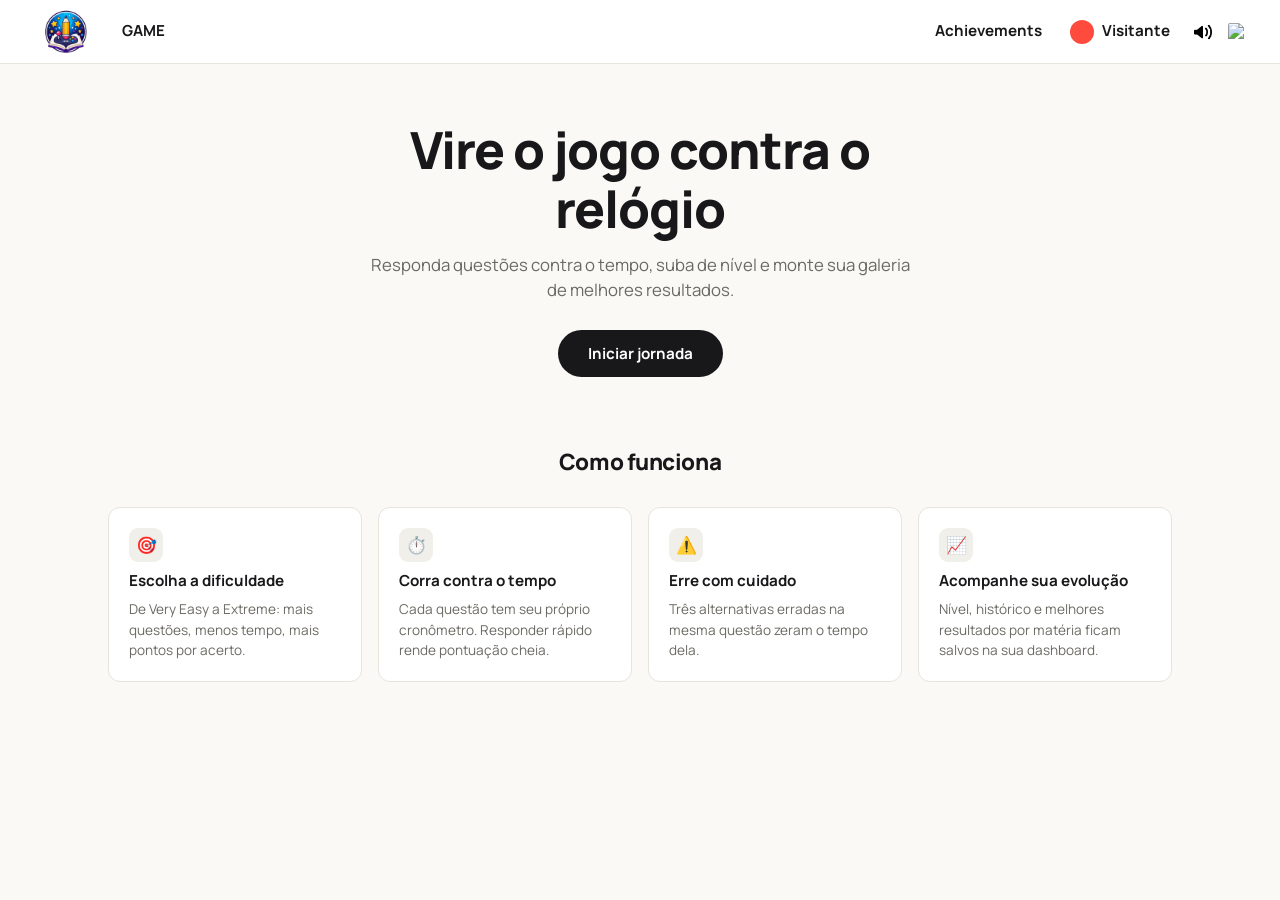
==== index.html @ c31e056d "Main" ====
<!DOCTYPE html>
<html lang="pt-BR">
<head>
    <meta charset="UTF-8">
    <meta name="viewport" content="width=device-width, initial-scale=1.0">
    <title>GAME | Início</title>
    <link rel="preconnect" href="https://fonts.googleapis.com">
    <link href="https://fonts.googleapis.com/css2?family=Manrope:wght@400;500;600;700;800&display=swap" rel="stylesheet">
    <link rel="stylesheet" href="css/style.css">
</head>
<body>
    <nav class="navbar">
        <div class="nav-brand">
            <a href="index.html" class="nav-hover-item" title="Início">
                <img src="assets/img/Logo.png" class="nav-logo" alt="Logo">
            </a>
            <a href="game.html" class="nav-hover-item">
                GAME
            </a>
        </div>
        
        <div class="nav-actions">
            <a href="achievements.html" class="nav-hover-item">
                Achievements
            </a>

            <a href="dashboard.html" class="nav-hover-item">
                <span class="user-avatar-small" id="navAvatar"></span>
                <span id="navUserNome">User Name</span>
            </a>

            <div class="nav-volume">
                <img src="assets/img/audio.png" id="btnVolumeToggle" class="btn-volume-toggle" alt="Volume">
                <div id="volumeMenu" class="volume-menu">
                    <input type="range" id="volumeSlider" min="0" max="100" step="1" value="50" aria-label="Volume">
                    <span id="volumeValor">50%</span>
                </div>
            </div>

            <div class="nav-settings">
                <img src="assets/img/setting.png" id="btnSettingsToggle" class="btn-settings-toggle" alt="Configurações">
                <div id="settingsMenu" class="settings-menu">
                    <button id="btnRenomear" class="menu-item">Renomear</button>
                    <button id="btnDeletarSave" class="menu-item delete">Deletar Progresso</button>
                </div>
            </div>
        </div>
    </nav>

    <main>
        <section class="hero-section">
            <h1 class="hero-title">Vire o jogo contra o relógio</h1>
            <p>Responda questões contra o tempo, suba de nível e monte sua galeria de melhores resultados.</p>
            <button id="btnAbrirModal" class="btn-primary">Iniciar jornada</button>
        </section>

        <section>
            <h2 class="titulo-explicacao">Como funciona</h2>
            <div class="grid-explicacao">
                <div class="card-explicacao">
                    <span class="icon">🎯</span>
                    <h3>Escolha a dificuldade</h3>
                    <p>De Very Easy a Extreme: mais questões, menos tempo, mais pontos por acerto.</p>
                </div>
                <div class="card-explicacao">
                    <span class="icon">⏱️</span>
                    <h3>Corra contra o tempo</h3>
                    <p>Cada questão tem seu próprio cronômetro. Responder rápido rende pontuação cheia.</p>
                </div>
                <div class="card-explicacao">
                    <span class="icon">⚠️</span>
                    <h3>Erre com cuidado</h3>
                    <p>Três alternativas erradas na mesma questão zeram o tempo dela.</p>
                </div>
                <div class="card-explicacao">
                    <span class="icon">📈</span>
                    <h3>Acompanhe sua evolução</h3>
                    <p>Nível, histórico e melhores resultados por matéria ficam salvos na sua dashboard.</p>
                </div>
            </div>
        </section>
    </main>

    <div id="modalLogin" class="modal-overlay">
        <div class="modal-content">
            <h3>Digite seu Nome</h3>
            <input type="text" id="nomeUsuario" placeholder="Nome de jogador...">
            <button id="btnComecar" class="btn-primary">Entrar</button>
        </div>
    </div>

    <script src="js/sistema.js"></script>
    <script src="js/navegacao.js"></script>
    <script src="js/index.js"></script>
</body>
</html>
---- css/style.css ----
/* ==========================================================================
   RESET E TOKENS
   ========================================================================== */
* {
    margin: 0;
    padding: 0;
    box-sizing: border-box;
}

/* utilitário genérico pra esconder qualquer elemento via classe */
.oculto {
    display: none !important;
}

:root {
    /* base */
    --bg-lvl0: #faf9f5;
    --bg-lvl1: #ffffff;
    --bg-lvl2: #f1efe9;
    --border: #e7e4dc;

    /* texto */
    --ink: #18181b;
    --ink-soft: #6b6963;

    /* marca */
    --brand: #ff4b3e;      
    --brand-ink: #ffffff;
    --warning: #f2a93c;      
    --success: #1f9d63;    

    --radius-lg: 18px;
    --radius-md: 12px;
    --radius-sm: 8px;

    --font: 'Manrope', -apple-system, BlinkMacSystemFont, 'Segoe UI', sans-serif;
}

html {
    scroll-behavior: smooth;
}

body {
    font-family: var(--font);
    background-color: var(--bg-lvl0);
    color: var(--ink);
    min-height: 100vh;
    display: flex;
    flex-direction: column;
    line-height: 1.5;
    -webkit-font-smoothing: antialiased;
}

h1, h2, h3, h4 {
    font-weight: 800;
    letter-spacing: -0.02em;
    line-height: 1.15;
}

p {
    color: var(--ink-soft);
}

button {
    font-family: inherit;
}

:focus-visible {
    outline: 2px solid var(--ink);
    outline-offset: 3px;
}

@media (prefers-reduced-motion: reduce) {
    *, *::before, *::after {
        animation-duration: 0.001ms !important;
        transition-duration: 0.001ms !important;
        scroll-behavior: auto !important;
    }
}

/* ==========================================================================
   NAVBAR
   ========================================================================== */
.navbar {
    height: 64px;
    background-color: var(--bg-lvl1);
    border-bottom: 1px solid var(--border);
    display: flex;
    align-items: center;
    justify-content: space-between;
    padding: 0 28px;
}

.nav-brand {
    display: flex;
    align-items: center;
    gap: 4px;
}

.nav-hover-item {
    position: relative;
    display: flex;
    align-items: center;
    gap: 8px;
    padding: 8px 4px;
    margin: 0 10px;
    text-decoration: none;
    color: var(--ink);
    font-weight: 700;
    font-size: 0.95rem;
}

.nav-hover-item::after {
    content: '';
    position: absolute;
    left: 4px;
    right: 4px;
    bottom: 2px;
    height: 2px;
    background-color: var(--ink);
    transform: scaleX(0);
    transform-origin: left;
    transition: transform 0.2s ease;
}

.nav-hover-item:hover::after {
    transform: scaleX(1);
}

.nav-logo {
    height: 48px;
    width: auto;
    display: block;
}

.nav-actions {
    display: flex;
    align-items: center;
}

.user-avatar-small {
    width: 24px;
    height: 24px;
    background-color: var(--brand);
    background-size: cover;
    background-position: center;
    border-radius: 50%;
    display: inline-block;
}

/* Configurações */
.nav-settings {
    position: relative;
    display: flex;
    align-items: center;
    margin-left: 4px;
}

.btn-settings-toggle {
    width: 30px;
    height: 30px;
    padding: 6px;
    border-radius: var(--radius-sm);
    cursor: pointer;
    user-select: none;
    object-fit: contain;
    transition: transform 0.4s cubic-bezier(0.4, 0, 0.2, 1), background-color 0.2s ease;
}

.btn-settings-toggle:hover {
    transform: rotate(90deg);
    background-color: var(--bg-lvl2);
}

.settings-menu {
    display: none;
    position: absolute;
    right: 0;
    top: 130%;
    background-color: var(--bg-lvl1);
    border: 1px solid var(--border);
    border-radius: var(--radius-md);
    padding: 6px;
    box-shadow: 0 12px 28px -12px rgba(24, 24, 27, 0.18);
    min-width: 170px;
    z-index: 1000;
}

.menu-item {
    display: block;
    width: 100%;
    text-align: left;
    background: none;
    border: none;
    padding: 10px 12px;
    cursor: pointer;
    font-weight: 600;
    font-size: 0.88rem;
    color: var(--ink);
    border-radius: var(--radius-sm);
    transition: background-color 0.15s ease;
}

.menu-item:hover {
    background-color: var(--bg-lvl2);
}

.menu-item.delete {
    color: var(--brand);
}

/* Volume: ícone de som da navbar */
.nav-volume {
    position: relative;
    display: flex;
    align-items: center;
    margin-left: 4px;
}

.btn-volume-toggle {
    width: 30px;
    height: 30px;
    padding: 6px;
    border-radius: var(--radius-sm);
    cursor: pointer;
    user-select: none;
    object-fit: contain;
    transition: background-color 0.2s ease, opacity 0.2s ease;
}

.btn-volume-toggle:hover {
    background-color: var(--bg-lvl2);
}

/* volume em 0%: ícone apagado */
.btn-volume-toggle.mudo {
    opacity: 0.4;
}

.volume-menu {
    display: none;
    position: absolute;
    right: 0;
    top: 130%;
    align-items: center;
    gap: 12px;
    background-color: var(--bg-lvl1);
    border: 1px solid var(--border);
    border-radius: var(--radius-md);
    padding: 12px 16px;
    box-shadow: 0 12px 28px -12px rgba(24, 24, 27, 0.18);
    z-index: 1000;
}

.volume-menu input[type="range"] {
    width: 130px;
    accent-color: var(--ink);
    cursor: pointer;
}

.volume-menu span {
    min-width: 3.2em;
    text-align: right;
    font-size: 0.82rem;
    font-weight: 700;
    color: var(--ink);
}

/* ==========================================================================
   CONTAINER PRINCIPAL
   ========================================================================== */
main {
    flex: 1;
    padding: 56px 28px;
    max-width: 1120px;
    margin: 0 auto;
    width: 100%;
}

/* ==========================================================================
   TELA INDEX.HTML
   ========================================================================== */
.hero-section {
    text-align: center;
    max-width: 560px;
    margin: 0 auto 72px;
}

.hero-title {
    font-size: clamp(2.2rem, 5vw, 3.2rem);
    margin-bottom: 14px;
}

.hero-section > p {
    font-size: 1.05rem;
    margin-bottom: 28px;
}

.btn-primary {
    background-color: var(--ink);
    color: var(--bg-lvl1);
    border: none;
    padding: 13px 30px;
    font-size: 0.95rem;
    font-weight: 700;
    border-radius: 999px;
    cursor: pointer;
    transition: opacity 0.15s ease, transform 0.1s ease;
    text-decoration: none;
    display: inline-block;
}

.btn-primary:hover {
    opacity: 0.85;
}

.btn-primary:active {
    transform: scale(0.98);
}

.grid-explicacao {
    display: grid;
    grid-template-columns: repeat(4, 1fr);
    gap: 16px;
    margin-top: 32px;
}

.card-explicacao {
    background-color: var(--bg-lvl1);
    border: 1px solid var(--border);
    height: auto;
    min-height: 150px;
    border-radius: var(--radius-md);
    padding: 20px;
    display: flex;
    flex-direction: column;
    gap: 10px;
}

.card-explicacao .icon {
    width: 34px;
    height: 34px;
    border-radius: 9px;
    background-color: var(--bg-lvl2);
    display: flex;
    align-items: center;
    justify-content: center;
    font-size: 1.05rem;
}

.card-explicacao h3 {
    font-size: 0.95rem;
    font-weight: 700;
    letter-spacing: normal;
}

.card-explicacao p {
    font-size: 0.85rem;
    margin: 0;
}

.titulo-explicacao {
    text-align: center;
    font-size: 1.4rem;
    margin-top: 40px;
}

@media (max-width: 860px) {
    .grid-explicacao {
        grid-template-columns: repeat(2, 1fr);
    }
}

/* ==========================================================================
   TELA DASHBOARD.HTML
   ========================================================================== */
.dashboard-grid {
    display: grid;
    grid-template-columns: 2fr 1fr;
    gap: 20px;
}

.profile-card {
    background: var(--ink);
    color: var(--bg-lvl1);
    border-radius: var(--radius-lg);
    padding: 26px;
    display: flex;
    align-items: center;
    gap: 24px;
    margin-bottom: 20px;
    grid-column: 1 / -1;
}

.profile-avatar-wrap {
    position: relative;
    flex-shrink: 0;
}

.profile-avatar-large {
    width: 72px;
    height: 72px;
    background-color: var(--warning);
    background-size: cover;
    background-position: center;
    border-radius: 50%;
    cursor: pointer;
    border: none;
    padding: 0;
    display: block;
}

.profile-avatar-editar {
    position: absolute;
    bottom: -2px;
    right: -2px;
    width: 26px;
    height: 26px;
    border-radius: 50%;
    background: var(--warning);
    border: 2px solid var(--ink);
    color: var(--ink);
    display: flex;
    align-items: center;
    justify-content: center;
    font-size: 0.8rem;
    line-height: 1;
    cursor: pointer;
    padding: 0;
}

.input-arquivo-oculto {
    display: none;
}


.profile-info {
    flex: 1;
    min-width: 0;
}

.profile-info__topo {
    display: flex;
    align-items: baseline;
    gap: 12px;
    flex-wrap: wrap;
    margin-bottom: 12px;
}

.profile-info__topo h2 {
    font-size: 1.3rem;
    color: var(--bg-lvl1);
    margin: 0;
}

.profile-nivel {
    font-size: 1.3rem;
    font-weight: 800;
    color: var(--warning);
}

.profile-barra-xp {
    height: 8px;
    max-width: 420px;
    background: rgba(255, 255, 255, 0.14);
    border-radius: 999px;
    overflow: hidden;
}

.profile-barra-xp__preenchimento {
    height: 100%;
    background: linear-gradient(90deg, var(--warning), #ff9f4d);
    border-radius: 999px;
    transition: width 0.4s ease;
}

.profile-xp-texto {
    font-size: 0.85rem;
    font-weight: 700;
    color: rgba(255, 255, 255, 0.8);
    margin: 8px 0 4px;
}

.profile-destaques {
    flex: 1;
    min-width: 0;
    padding-left: 24px;
    border-left: 1px solid rgba(255, 255, 255, 0.12);
}

.profile-destaques__cabecalho {
    display: flex;
    align-items: center;
    justify-content: space-between;
    margin-bottom: 14px;
    font-size: 0.78rem;
    font-weight: 700;
    color: rgba(255, 255, 255, 0.55);
    text-transform: uppercase;
    letter-spacing: 0.04em;
}

.link-claro {
    color: var(--warning);
    text-decoration: underline;
    text-underline-offset: 2px;
    font-size: 0.78rem;
    font-weight: 700;
    text-transform: none;
    letter-spacing: normal;
}

.profile-destaques__grade {
    display: flex;
    gap: 12px;
    flex-wrap: wrap;
    align-items: center;
    min-height: 56px;
}

.profile-destaques__vazio {
    font-size: 0.85rem;
    color: rgba(255, 255, 255, 0.4);
}

.medalha {
    width: 56px;
    height: 56px;
    border-radius: 14px;
    display: flex;
    align-items: center;
    justify-content: center;
    font-size: 1.7rem;
    background: rgba(255, 255, 255, 0.06);
    border: 2px solid rgba(255, 255, 255, 0.14);
    flex-shrink: 0;
}

.btn-play-dash {
    flex-shrink: 0;
    background-color: var(--warning);
    color: var(--ink);
}

/* efeito visual crescente por dificuldade */
.medalha[data-categoria="geral"] {
    border-color: #8b7bff;
    box-shadow: 0 0 0 1px rgba(139, 123, 255, 0.25);
}
.medalha[data-categoria="very-easy"] {
    border-color: rgba(255, 255, 255, 0.18);
}
.medalha[data-categoria="easy"] {
    border-color: var(--materia-natureza, #34d399);
}
.medalha[data-categoria="normal"] {
    border-color: var(--materia-matematica, #4c8dff);
    box-shadow: 0 0 10px -2px rgba(76, 141, 255, 0.5);
}
.medalha[data-categoria="hard"] {
    border-color: #ff9f4d;
    box-shadow: 0 0 14px -2px rgba(255, 159, 77, 0.65);
}
.medalha[data-categoria="extreme"] {
    border-color: var(--warning);
    background: linear-gradient(135deg, rgba(255, 197, 61, 0.22), rgba(255, 159, 77, 0.08));
    box-shadow: 0 0 18px -1px rgba(255, 197, 61, 0.75);
}

.dashboard-sections-grid {
    display: grid;
    grid-template-columns: 1fr 1fr;
    gap: 16px;
    grid-column: 1 / -1;
}

.section-box {
    background: var(--bg-lvl1);
    border: 1px solid var(--border);
    border-radius: var(--radius-lg);
    padding: 22px;
}

.section-box h3 {
    margin-bottom: 16px;
    font-size: 0.85rem;
    font-weight: 700;
    color: var(--ink-soft);
}

/* ==========================================================================
   CARDS DE HISTÓRICO
   ========================================================================== */
.history-list {
    display: flex;
    flex-direction: column;
    gap: 10px;
}

.history-card {
    background-color: var(--bg-lvl0);
    border: 1px solid var(--border);
    border-radius: var(--radius-sm);
    padding: 14px 18px;
    display: flex;
    justify-content: space-between;
    align-items: center;
}

.history-info {
    display: flex;
    flex-direction: column;
    gap: 3px;
}

.history-date {
    font-size: 0.75rem;
    color: var(--ink-soft);
    font-weight: 500;
}

.history-diff {
    font-size: 0.92rem;
    font-weight: 700;
}

.history-subject {
    font-size: 0.82rem;
    color: var(--ink-soft);
}

.history-points {
    font-size: 1.8rem;
    font-weight: 800;
    color: var(--warning);
    line-height: 1;
}

/* ==========================================================================
   ACHIEVEMENTS / CONQUISTAS
   ========================================================================== */
.achievements-header {
    display: flex;
    justify-content: space-between;
    align-items: center;
    margin-bottom: 14px;
}

.btn-link {
    color: var(--ink);
    text-decoration: underline;
    text-underline-offset: 3px;
    font-size: 0.82rem;
    font-weight: 700;
}

.btn-link:hover {
    color: var(--brand);
}

.achievements-unlocked-grid {
    display: flex;
    flex-wrap: wrap;
    gap: 10px;
}

.achievement-badge {
    width: 48px;
    height: 48px;
    background-color: var(--bg-lvl1);
    border-radius: var(--radius-sm);
    display: flex;
    align-items: center;
    justify-content: center;
    font-size: 1.3rem;
    border: 2px solid var(--success);
}

.conquistas-grid {
    display: grid;
    grid-template-columns: repeat(auto-fill, minmax(280px, 1fr));
    gap: 14px;
    margin-top: 20px;
}

.card-conquista {
    background-color: var(--bg-lvl1);
    border: 1px solid var(--border);
    border-radius: var(--radius-md);
    padding: 16px;
    display: flex;
    align-items: center;
    gap: 16px;
    opacity: 0.55;
    transition: opacity 0.15s ease, border-color 0.15s ease;
}

.card-conquista.unlocked {
    opacity: 1;
    border-color: var(--success);
}

.card-conquista .icon {
    font-size: 1.9rem;
    background-color: var(--bg-lvl2);
    padding: 12px;
    border-radius: var(--radius-sm);
    flex-shrink: 0;
}

.card-conquista .info h4 {
    font-size: 0.95rem;
    margin-bottom: 3px;
}

.card-conquista .info p {
    font-size: 0.82rem;
    margin: 0;
}

.card-conquista .status-tag {
    display: inline-block;
    margin-top: 6px;
    font-size: 0.72rem;
    font-weight: 700;
}

.card-conquista.unlocked .status-tag { color: var(--success); }
.card-conquista:not(.unlocked) .status-tag { color: var(--ink-soft); }

/* efeito visual crescente conforme a dificuldade */
.card-conquista.unlocked[data-categoria="geral"] {
    border-color: #8b7bff;
    box-shadow: 0 0 0 1px rgba(139, 123, 255, 0.15);
}
.card-conquista.unlocked[data-categoria="very-easy"] {
    border-color: var(--border);
}
.card-conquista.unlocked[data-categoria="easy"] {
    border-color: #34d399;
}
.card-conquista.unlocked[data-categoria="normal"] {
    border-color: #4c8dff;
    box-shadow: 0 0 12px -4px rgba(76, 141, 255, 0.45);
}
.card-conquista.unlocked[data-categoria="hard"] {
    border-color: var(--brand);
    box-shadow: 0 0 14px -3px rgba(255, 75, 62, 0.5);
}
.card-conquista.unlocked[data-categoria="extreme"] {
    border-color: var(--warning);
    background: linear-gradient(135deg, rgba(255, 197, 61, 0.12), rgba(255, 159, 77, 0.03));
    box-shadow: 0 0 18px -2px rgba(255, 197, 61, 0.6);
}

.card-conquista .rodape {
    display: flex;
    align-items: center;
    justify-content: space-between;
    gap: 8px;
    margin-top: 6px;
}

.btn-fixar {
    flex-shrink: 0;
    background: none;
    border: 1.5px solid var(--border);
    color: var(--ink-soft);
    font-size: 0.72rem;
    font-weight: 700;
    padding: 5px 12px;
    border-radius: 999px;
    cursor: pointer;
}

.btn-fixar:hover {
    border-color: var(--ink);
    color: var(--ink);
}

.btn-fixar.fixada {
    background: var(--warning);
    border-color: var(--warning);
    color: var(--ink);
}

.conquistas-categoria {
    margin-top: 36px;
}

.conquistas-categoria h2 {
    font-size: 1.05rem;
    margin-bottom: 4px;
}

.conquistas-categoria .contagem-categoria {
    font-size: 0.8rem;
    color: var(--ink-soft);
    margin-bottom: 12px;
}

.aviso-fixar {
    font-size: 0.85rem;
    color: var(--brand);
    font-weight: 600;
    min-height: 1.2em;
    margin-top: 10px;
}

/* ==========================================================================
   MODAL DE LOGIN
   ========================================================================== */
.modal-overlay {
    position: fixed;
    top: 0;
    left: 0;
    width: 100%;
    height: 100%;
    background: rgba(24, 24, 27, 0.5);
    display: none;
    align-items: center;
    justify-content: center;
    z-index: 2000;
}

.modal-content {
    background: var(--bg-lvl1);
    padding: 30px;
    border-radius: var(--radius-lg);
    width: 340px;
    display: flex;
    flex-direction: column;
    gap: 14px;
}

.modal-content h3 {
    font-size: 1.1rem;
}

.modal-content input {
    padding: 12px 14px;
    border: 1.5px solid var(--border);
    border-radius: var(--radius-sm);
    font-size: 0.95rem;
    font-family: inherit;
}

.modal-content input:focus {
    border-color: var(--ink);
    outline: none;
}

.medalha[data-categoria="nivel"] {
    border-color: #e879f9;
    box-shadow: 0 0 12px -2px rgba(232, 121, 249, 0.55);
}
.card-conquista.unlocked[data-categoria="nivel"] {
    border-color: #e879f9;
    box-shadow: 0 0 12px -4px rgba(232, 121, 249, 0.5);
}
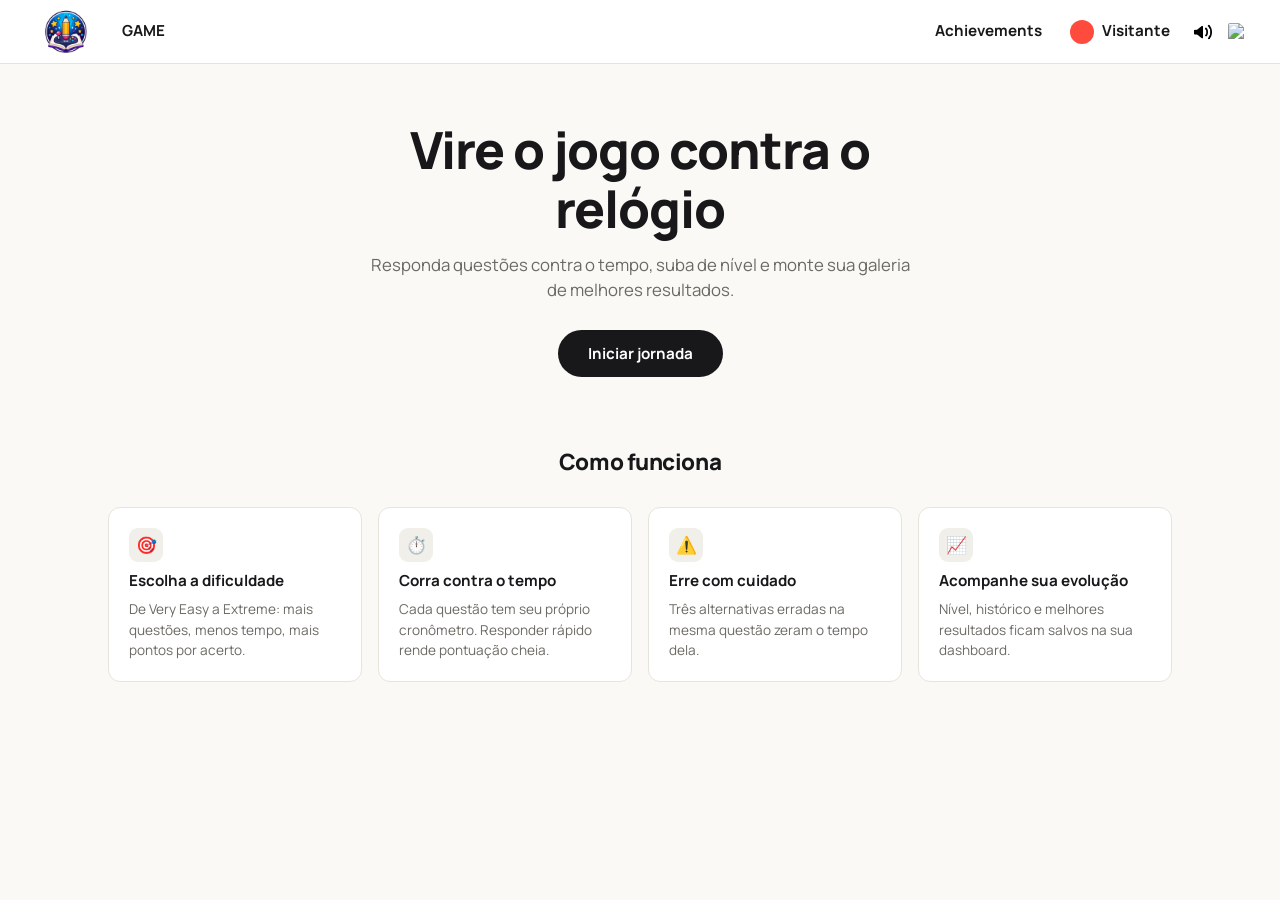
==== commit 9dcf8746: "Update index.html" ====
--- a/index.html
+++ b/index.html
@@ -75,7 +75,7 @@
                 <div class="card-explicacao">
                     <span class="icon">📈</span>
                     <h3>Acompanhe sua evolução</h3>
-                    <p>Nível, histórico e melhores resultados por matéria ficam salvos na sua dashboard.</p>
+                    <p>Nível, histórico e melhores resultados ficam salvos na sua dashboard.</p>
                 </div>
             </div>
         </section>
